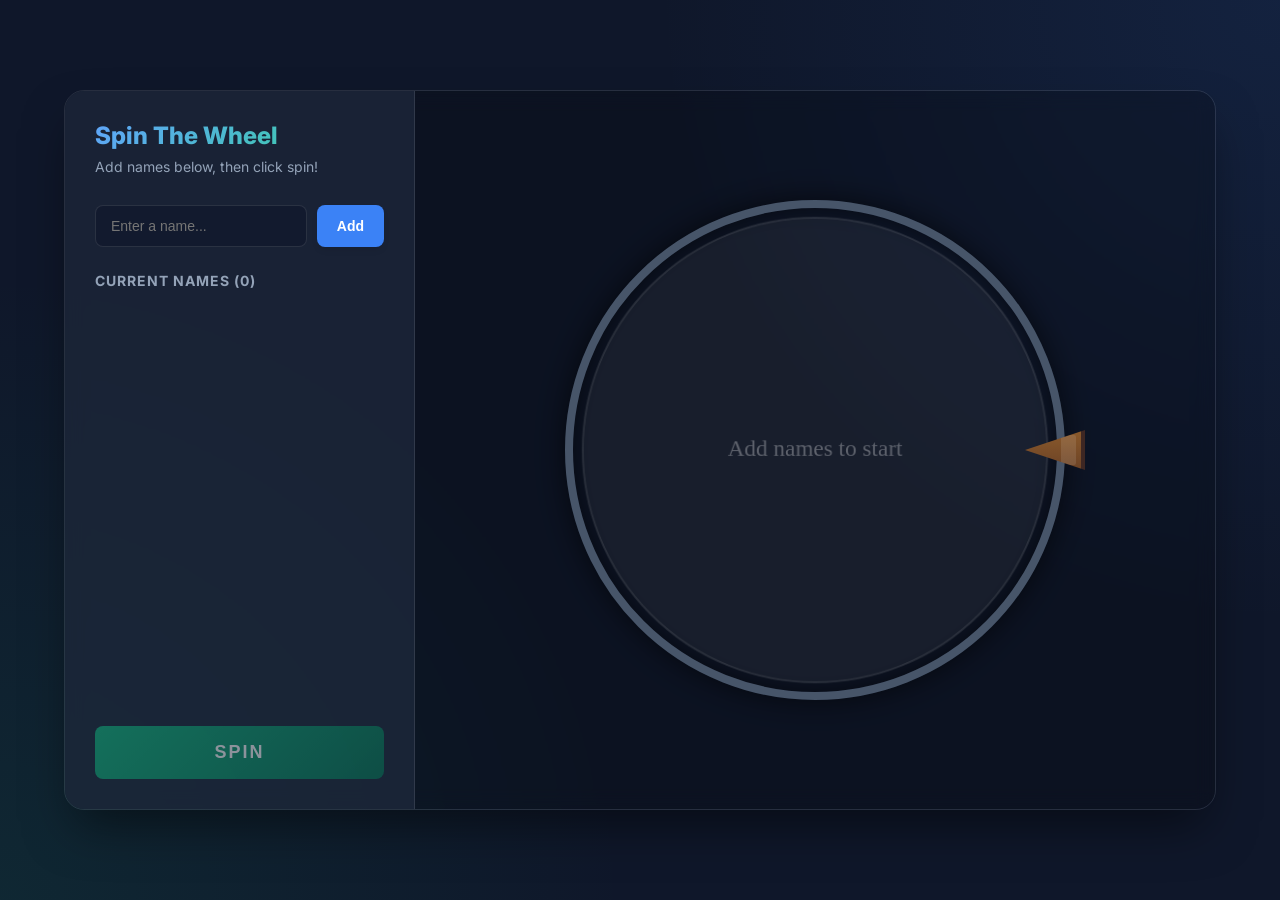
==== index.html @ 4083415c "add project" ====
<!DOCTYPE html>
<html lang="en">

<head>
    <meta charset="UTF-8">
    <meta name="viewport" content="width=device-width, initial-scale=1.0">
    <title>Spin Wheel Decider</title>
    <meta name="description" content="A simple, premium spin wheel to randomly select and remove names.">
    <link href="https://fonts.googleapis.com/css2?family=Inter:wght@400;600;800&display=swap" rel="stylesheet">
    <link rel="stylesheet" href="style.css">
</head>

<body>
    <div class="app-container">
        <!-- Sidebar for Inputs -->
        <aside class="sidebar">
            <div class="sidebar-header">
                <h1>Spin The Wheel</h1>
                <p>Add names below, then click spin!</p>
            </div>

            <div class="input-group">
                <input type="text" id="nameInput" placeholder="Enter a name..." autocomplete="off" />
                <button id="addNameBtn" class="premium-btn">Add</button>
            </div>

            <div class="names-container">
                <h3>Current Names (<span id="nameCount">0</span>)</h3>
                <ul id="namesList" class="names-list">
                    <!-- Names will be injected here via JS -->
                </ul>
            </div>

            <div class="actions">
                <button id="spinBtn" class="premium-btn spin-btn" disabled>SPIN</button>
            </div>
        </aside>

        <!-- Main Area for the Wheel -->
        <main class="wheel-area">
            <div class="wheel-container">
                <!-- Pointer -->
                <div class="pointer" id="pointer"></div>
                <!-- The Wheel -->
                <canvas id="wheelCanvas" width="500" height="500"></canvas>
            </div>
        </main>
    </div>

    <!-- Modal for Winner -->
    <div id="winnerModal" class="modal">
        <div class="modal-content">
            <h2>🎉 Congratulations! 🎉</h2>
            <p id="winnerText" class="winner-name">Name Here</p>
            <p class="modal-subtext">This name has been removed from the list.</p>
            <button id="closeModalBtn" class="premium-btn">Awesome!</button>
        </div>
    </div>

    <script src="script.js"></script>
</body>

</html>
---- style.css ----
:root {
    --bg-dark: #0f172a;
    --sidebar-bg: rgba(30, 41, 59, 0.7);
    --text-primary: #f8fafc;
    --text-secondary: #94a3b8;
    --primary-color: #3b82f6;
    --primary-hover: #2563eb;
    --accent-color: #10b981;
    --accent-hover: #059669;
    --border-color: rgba(255, 255, 255, 0.1);
    --wheel-border: #475569;
}

* {
    box-sizing: border-box;
    margin: 0;
    padding: 0;
}

body {
    font-family: 'Inter', sans-serif;
    background-color: var(--bg-dark);
    color: var(--text-primary);
    min-height: 100vh;
    display: flex;
    justify-content: center;
    align-items: center;
    background-image: 
        radial-gradient(circle at top right, rgba(59, 130, 246, 0.1), transparent 40%),
        radial-gradient(circle at bottom left, rgba(16, 185, 129, 0.1), transparent 40%);
}

.app-container {
    display: flex;
    width: 90%;
    max-width: 1200px;
    height: 80vh;
    min-height: 600px;
    border-radius: 20px;
    overflow: hidden;
    box-shadow: 0 25px 50px -12px rgba(0, 0, 0, 0.5);
    backdrop-filter: blur(10px);
    border: 1px solid var(--border-color);
}

/* Sidebar Styling */
.sidebar {
    width: 350px;
    background: var(--sidebar-bg);
    padding: 30px;
    display: flex;
    flex-direction: column;
    border-right: 1px solid var(--border-color);
    z-index: 10;
}

.sidebar-header h1 {
    font-size: 24px;
    font-weight: 800;
    background: linear-gradient(135deg, #60a5fa, #34d399);
    -webkit-background-clip: text;
    -webkit-text-fill-color: transparent;
    margin-bottom: 8px;
}

.sidebar-header p {
    color: var(--text-secondary);
    font-size: 14px;
    margin-bottom: 30px;
}

.input-group {
    display: flex;
    gap: 10px;
    margin-bottom: 25px;
}

.input-group input {
    flex: 1;
    background: rgba(15, 23, 42, 0.6);
    border: 1px solid var(--border-color);
    border-radius: 8px;
    padding: 12px 15px;
    color: var(--text-primary);
    font-size: 14px;
    transition: all 0.3s ease;
}

.input-group input:focus {
    outline: none;
    border-color: var(--primary-color);
    box-shadow: 0 0 0 3px rgba(59, 130, 246, 0.2);
}

.premium-btn {
    background: var(--primary-color);
    color: white;
    border: none;
    border-radius: 8px;
    padding: 12px 20px;
    font-size: 14px;
    font-weight: 600;
    cursor: pointer;
    transition: all 0.2s ease;
    box-shadow: 0 4px 6px -1px rgba(0, 0, 0, 0.1);
    touch-action: manipulation;
}

.premium-btn:hover {
    background: var(--primary-hover);
    transform: translateY(-2px);
    box-shadow: 0 10px 15px -3px rgba(0, 0, 0, 0.2);
}

.premium-btn:active {
    transform: translateY(0);
}

.premium-btn:disabled {
    opacity: 0.5;
    cursor: not-allowed;
    transform: none;
    box-shadow: none;
}

.names-container {
    flex: 1;
    overflow-y: auto;
    margin-bottom: 20px;
}

.names-container h3 {
    font-size: 14px;
    color: var(--text-secondary);
    margin-bottom: 15px;
    text-transform: uppercase;
    letter-spacing: 1px;
}

.names-list {
    list-style: none;
    display: flex;
    flex-direction: column;
    gap: 8px;
}

.name-item {
    background: rgba(255, 255, 255, 0.05);
    border-radius: 6px;
    padding: 10px 15px;
    display: flex;
    justify-content: space-between;
    align-items: center;
    font-size: 14px;
    border: 1px solid transparent;
    transition: all 0.2s;
    animation: fadeIn 0.3s ease-out forwards;
}

.name-item:hover {
    background: rgba(255, 255, 255, 0.1);
    border-color: var(--border-color);
}

.remove-btn {
    background: transparent;
    border: none;
    color: #ef4444;
    cursor: pointer;
    font-size: 12px;
    padding: 4px;
    border-radius: 4px;
    transition: all 0.2s;
}

.remove-btn:hover {
    background: rgba(239, 68, 68, 0.2);
}

.spin-btn {
    width: 100%;
    padding: 16px;
    font-size: 18px;
    letter-spacing: 2px;
    background: linear-gradient(135deg, var(--accent-color), #047857);
}

.spin-btn:hover {
    background: linear-gradient(135deg, var(--accent-hover), #065f46);
}

/* Wheel Area */
.wheel-area {
    flex: 1;
    display: flex;
    justify-content: center;
    align-items: center;
    position: relative;
    background: rgba(0, 0, 0, 0.2);
}

.wheel-container {
    position: relative;
    width: 500px;
    height: 500px;
}

#wheelCanvas {
    width: 100%;
    height: 100%;
    border-radius: 50%;
    border: 8px solid var(--wheel-border);
    box-shadow: 0 0 30px rgba(0, 0, 0, 0.6), inset 0 0 20px rgba(0, 0, 0, 0.5);
    /* Transition is handled in JS for correct spinning */
}

/* Wooden Pointer */
.pointer {
    position: absolute;
    top: 50%;
    right: -20px;
    transform: translateY(-50%);
    width: 60px;
    height: 40px;
    background: linear-gradient(180deg, #8b5a2b, #6b4226); /* Wood colors */
    clip-path: polygon(100% 0, 100% 100%, 0 50%);
    z-index: 20;
    box-shadow: -3px 0 5px rgba(0, 0, 0, 0.5);
    border-right: 4px solid #3e2723;
}
.pointer::after {
    content: '';
    position: absolute;
    top: 5px;
    right: 5px;
    bottom: 5px;
    width: 15px;
    background: rgba(255, 255, 255, 0.1);
    border-radius: 2px;
}

/* Modal Styling */
.modal {
    display: none; /* Hidden by default */
    position: fixed;
    top: 0;
    left: 0;
    width: 100%;
    height: 100%;
    background: rgba(0, 0, 0, 0.7);
    backdrop-filter: blur(5px);
    z-index: 1000;
    justify-content: center;
    align-items: center;
    animation: fadeIn 0.3s ease-out forwards;
}

.modal.show {
    display: flex;
}

.modal-content {
    background: var(--sidebar-bg);
    border: 1px solid var(--border-color);
    padding: 40px;
    border-radius: 16px;
    text-align: center;
    min-width: 400px;
    box-shadow: 0 25px 50px -12px rgba(0, 0, 0, 0.5);
    transform: scale(0.9);
    animation: popIn 0.4s cubic-bezier(0.175, 0.885, 0.32, 1.275) forwards;
}

.modal-content h2 {
    color: #fcd34d;
    margin-bottom: 20px;
    font-size: 28px;
}

.winner-name {
    font-size: 36px;
    font-weight: 800;
    color: white;
    margin-bottom: 10px;
    background: linear-gradient(135deg, #f472b6, #818cf8);
    -webkit-background-clip: text;
    -webkit-text-fill-color: transparent;
}

.modal-subtext {
    color: var(--text-secondary);
    margin-bottom: 30px;
    font-size: 14px;
}

/* Animations */
@keyframes fadeIn {
    from { opacity: 0; }
    to { opacity: 1; }
}

@keyframes popIn {
    from { transform: scale(0.8); opacity: 0; }
    to { transform: scale(1); opacity: 1; }
}

/* Scrollbar styling */
::-webkit-scrollbar {
    width: 6px;
}
::-webkit-scrollbar-track {
    background: rgba(0, 0, 0, 0.1);
}
::-webkit-scrollbar-thumb {
    background: var(--border-color);
    border-radius: 3px;
}
::-webkit-scrollbar-thumb:hover {
    background: var(--text-secondary);
}

/* Mobile Responsiveness */
@media (max-width: 768px) {
    body {
        align-items: flex-start;
        padding: 0;
    }
    
    .app-container {
        flex-direction: column;
        width: 100%;
        height: auto;
        min-height: 100vh;
        border-radius: 0;
        border: none;
    }

    .sidebar {
        width: 100%;
        border-right: none;
        border-bottom: 1px solid var(--border-color);
        padding: 20px;
    }

    .input-group input {
        font-size: 16px; /* Prevents auto-zoom on mobile */
    }

    .names-container {
        max-height: 150px; /* Constrain height on mobile */
    }

    .wheel-area {
        padding: 20px;
        min-height: 50vh;
        overflow: hidden; /* Avoid horizontal scroll if pointer overflows slightly */
    }

    .wheel-container {
        width: 100%;
        max-width: 350px;
        aspect-ratio: 1 / 1;
        height: auto;
        margin: 0 auto;
    }

    .pointer {
        width: 45px;
        height: 30px;
        right: -10px;
    }

    .modal-content {
        min-width: 90%;
        padding: 30px 20px;
    }

    .winner-name {
        font-size: 28px;
    }
}
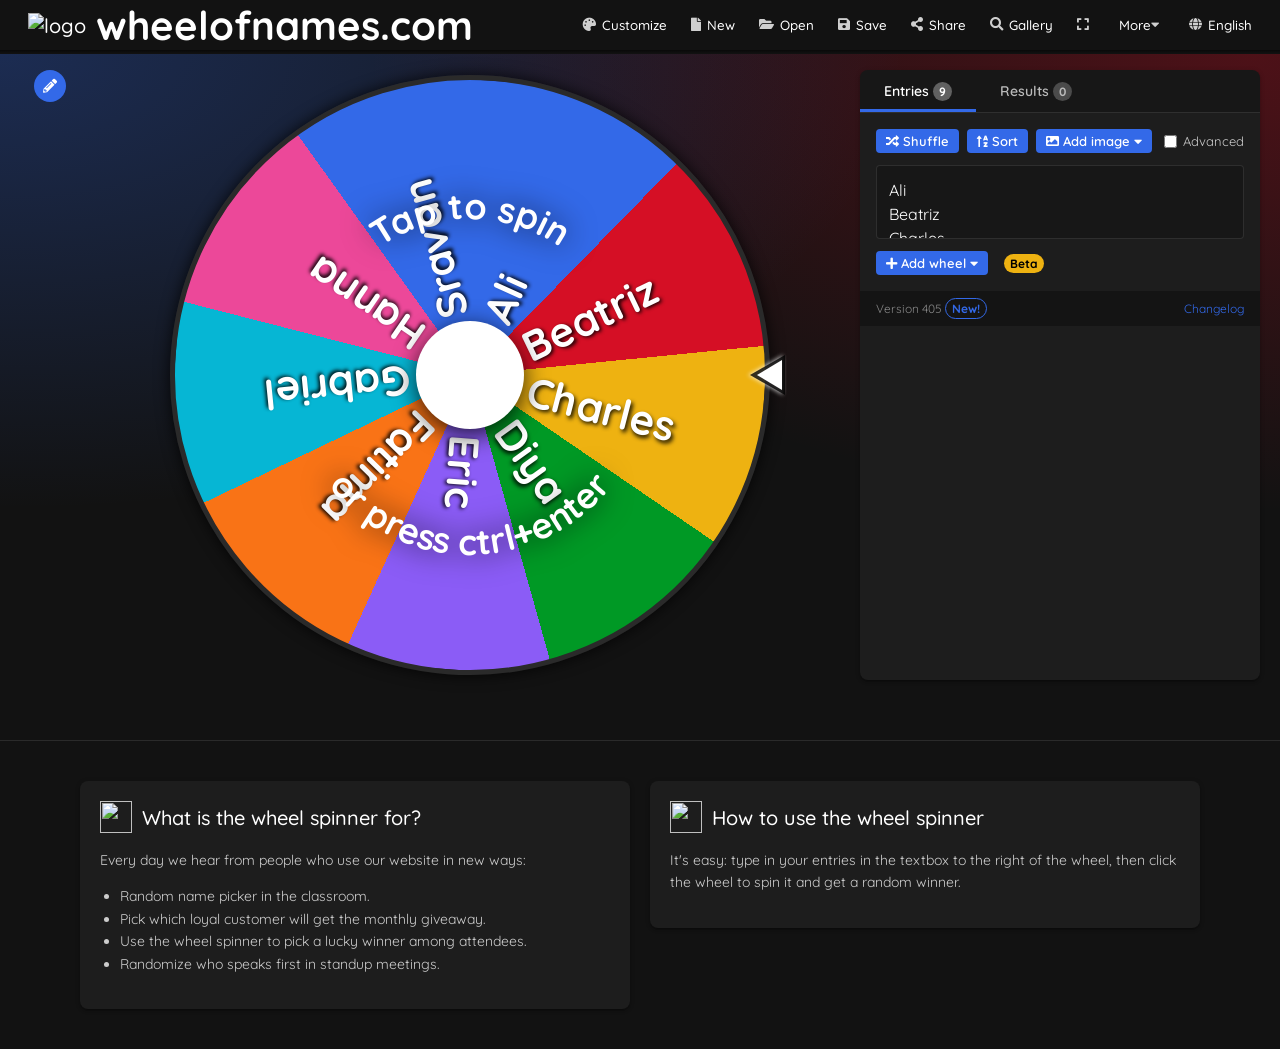
==== commit 4ab4eb33: "ui update" ====
--- a/index.html
+++ b/index.html
@@ -1,63 +1,170 @@
 <!DOCTYPE html>
 <html lang="en">
-
 <head>
     <meta charset="UTF-8">
-    <meta name="viewport" content="width=device-width, initial-scale=1.0">
-    <title>Spin Wheel Decider</title>
-    <meta name="description" content="A simple, premium spin wheel to randomly select and remove names.">
-    <link href="https://fonts.googleapis.com/css2?family=Inter:wght@400;600;800&display=swap" rel="stylesheet">
+    <meta name="viewport" content="width=device-width, initial-scale=1.0, maximum-scale=1.0, user-scalable=no">
+    <title>Wheel of Names | Random name picker</title>
+    <!-- Quicksand font to match the original -->
+    <link href="https://fonts.googleapis.com/css?family=Quicksand:400,500,600,700&display=swap" rel="stylesheet">
+    <!-- Font Awesome -->
+    <link rel="stylesheet" href="https://cdnjs.cloudflare.com/ajax/libs/font-awesome/5.15.4/css/all.min.css">
     <link rel="stylesheet" href="style.css">
 </head>
+<body class="theme-dark">
 
-<body>
-    <div class="app-container">
-        <!-- Sidebar for Inputs -->
-        <aside class="sidebar">
-            <div class="sidebar-header">
-                <h1>Spin The Wheel</h1>
-                <p>Add names below, then click spin!</p>
+    <div class="q-layout">
+        <header class="q-header">
+            <div class="q-toolbar header row justify-between items-center">
+                <!-- Logo -->
+                <a class="q-btn btn-flat row items-center no-decoration brand-link" href="#">
+                    <div class="q-avatar">
+                        <img src="https://wheelofnames.com/images/logo-dark-background-38.png" alt="logo" width="38" height="38">
+                    </div>
+                    <h1 class="brand-title">wheelofnames.com</h1>
+                </a>
+                
+                <div class="q-space"></div>
+                
+                <!-- Toolbar Buttons -->
+                <div class="toolbar-buttons row desktop-only">
+                    <button class="q-btn btn-flat"><i class="fas fa-palette"></i> Customize</button>
+                    <button class="q-btn btn-flat"><i class="fas fa-file"></i> New</button>
+                    <button class="q-btn btn-flat"><i class="fas fa-folder-open"></i> Open</button>
+                    <button class="q-btn btn-flat"><i class="fas fa-save"></i> Save</button>
+                    <button class="q-btn btn-flat"><i class="fas fa-share-alt"></i> Share</button>
+                    <button class="q-btn btn-flat"><i class="fas fa-search"></i> Gallery</button>
+                    <button class="q-btn btn-flat"><i class="fas fa-expand"></i></button>
+                    <button class="q-btn btn-flat">More <i class="fas fa-caret-down"></i></button>
+                    <button class="q-btn btn-flat"><i class="fas fa-globe"></i> English</button>
+                </div>
+                <button class="q-btn btn-flat mobile-only hamburger"><i class="fas fa-bars"></i></button>
+            </div>
+            <div class="q-layout-shadow"></div>
+        </header>
+
+        <div class="q-page-container">
+            <div class="page-content bg-gradient">
+                <!-- LEft Col -->
+                <div class="left-column">
+                    <div class="q-btn btn-round bg-primary text-white btn-pencil"><i class="fas fa-pencil-alt"></i></div>
+                </div>
+
+                <!-- Center Col: Wheel -->
+                <div class="center-column">
+                    <div class="wheel-container" onclick="spinWheel()" style="cursor: pointer;">
+                        <div class="pointer"></div>
+                        <!-- We keep our pure CSS wheel but adapt formatting -->
+                        <div class="wheel" id="wheel">
+                            <div id="wheel-labels"></div>
+                        </div>
+                        
+                        <!-- Original uses an SVG overlay outside the wheel so it doesn't rotate -->
+                        <svg class="wheel-svg-text" viewBox="-100 -100 200 200">
+                            <defs>
+                                <path id="curve-top" d="M -52 0 A 1 1 0 0 1 52 0"></path>
+                                <path id="curve-bottom" d="M -60 0 A 1 1 0 0 0 60 0"></path>
+                            </defs>
+                            <circle cx="0" cy="0" r="18" fill="white" class="wheel-center-dot"></circle>
+                            <text text-anchor="middle" fill="white" font-weight="800" font-size="12" filter="drop-shadow(0 0 5px rgba(0,0,0,0.8))">
+                                <textPath href="#curve-top" startOffset="50%">Tap to spin</textPath>
+                            </text>
+                            <text text-anchor="middle" fill="white" font-weight="800" font-size="12" filter="drop-shadow(0 0 5px rgba(0,0,0,0.8))">
+                                <textPath href="#curve-bottom" startOffset="50%">or press ctrl+enter</textPath>
+                            </text>
+                        </svg>
+                    </div>
+                </div>
+
+                <!-- Right Col: Controls -->
+                <div class="right-column">
+                    <div class="q-card dark-card flex flex-col full-height">
+                        <div class="q-tabs row">
+                            <div class="q-tab active" id="entriesTab">
+                                Entries <span class="q-badge bg-grey" id="entriesCount">3</span>
+                                <div class="tab-indicator"></div>
+                            </div>
+                            <div class="q-tab" id="resultsTab">
+                                Results <span class="q-badge bg-grey" id="resultsCount">0</span>
+                                <div class="tab-indicator"></div>
+                            </div>
+                        </div>
+
+                        <div class="q-tab-panel flex flex-col flex-1">
+                            <div class="utils-row row items-center">
+                                <button class="btn-util bg-primary" id="shuffleBtn"><i class="fas fa-random"></i> Shuffle</button>
+                                <button class="btn-util bg-primary" id="sortBtn"><i class="fas fa-sort-alpha-up"></i> Sort</button>
+                                <button class="btn-util bg-primary"><i class="fas fa-image"></i> Add image <i class="fas fa-caret-down"></i></button>
+                                
+                                <label class="advanced-checkbox row items-center cursor-pointer">
+                                    <input type="checkbox"> Advanced
+                                </label>
+                            </div>
+
+                            <textarea id="namesTextarea" spellcheck="false" autocomplete="off" class="flex-1 basic-editor"></textarea>
+
+                            <div class="row add-wheel-row items-center">
+                                <button class="btn-util bg-primary row items-center"><i class="fas fa-plus q-pr"></i> Add wheel <i class="fas fa-caret-down q-pl"></i></button>
+                                <span class="q-badge bg-warning text-black ml-sm">Beta</span>
+                            </div>
+                        </div>
+
+                        <div class="version-row row justify-between">
+                            <span>Version 405 <span class="q-badge outline brand-badge">New!</span></span>
+                            <a href="#" class="changelog-link">Changelog</a>
+                        </div>
+                    </div>
+                </div>
             </div>
 
-            <div class="input-group">
-                <input type="text" id="nameInput" placeholder="Enter a name..." autocomplete="off" />
-                <button id="addNameBtn" class="premium-btn">Add</button>
+            <!-- Bottom Information Area -->
+            <hr class="divider">
+            <div class="about-card-row">
+                <div class="about-card-column">
+                    <div class="q-card dark-card about-card">
+                        <div class="card-header row items-center">
+                            <img src="https://wheelofnames.com/icons/favicon-32x32.png" alt="" width="32" height="32">
+                            <span class="text-h5">What is the wheel spinner for?</span>
+                        </div>
+                        <div class="card-body">
+                            <p>Every day we hear from people who use our website in new ways:</p>
+                            <ul>
+                                <li>Random name picker in the classroom.</li>
+                                <li>Pick which loyal customer will get the monthly giveaway.</li>
+                                <li>Use the wheel spinner to pick a lucky winner among attendees.</li>
+                                <li>Randomize who speaks first in standup meetings.</li>
+                            </ul>
+                        </div>
+                    </div>
+                </div>
+                <div class="about-card-column">
+                    <div class="q-card dark-card about-card">
+                        <div class="card-header row items-center">
+                            <img src="https://wheelofnames.com/icons/favicon-32x32.png" alt="" width="32" height="32">
+                            <span class="text-h5">How to use the wheel spinner</span>
+                        </div>
+                        <div class="card-body">
+                            <p>It's easy: type in your entries in the textbox to the right of the wheel, then click the wheel to spin it and get a random winner.</p>
+                        </div>
+                    </div>
+                </div>
             </div>
-
-            <div class="names-container">
-                <h3>Current Names (<span id="nameCount">0</span>)</h3>
-                <ul id="namesList" class="names-list">
-                    <!-- Names will be injected here via JS -->
-                </ul>
-            </div>
-
-            <div class="actions">
-                <button id="spinBtn" class="premium-btn spin-btn" disabled>SPIN</button>
-            </div>
-        </aside>
-
-        <!-- Main Area for the Wheel -->
-        <main class="wheel-area">
-            <div class="wheel-container">
-                <!-- Pointer -->
-                <div class="pointer" id="pointer"></div>
-                <!-- The Wheel -->
-                <canvas id="wheelCanvas" width="500" height="500"></canvas>
-            </div>
-        </main>
-    </div>
-
-    <!-- Modal for Winner -->
-    <div id="winnerModal" class="modal">
-        <div class="modal-content">
-            <h2>🎉 Congratulations! 🎉</h2>
-            <p id="winnerText" class="winner-name">Name Here</p>
-            <p class="modal-subtext">This name has been removed from the list.</p>
-            <button id="closeModalBtn" class="premium-btn">Awesome!</button>
         </div>
     </div>
 
+    <!-- Winner Modal -->
+    <div id="winnerModal" class="modal">
+        <div class="modal-content dark-card">
+            <h2>🎉 We have a winner! 🎉</h2>
+            <h1 id="winnerText" class="winner-name text-primary">Name Here</h1>
+            <div class="row justify-center mt-md gap-md">
+                <button id="removeWinnerBtn" class="btn-util bg-negative">Remove</button>
+                <button id="closeModalBtn" class="btn-util bg-positive">Keep</button>
+            </div>
+        </div>
+    </div>
+
+    <!-- Confetti Library -->
+    <script src="https://cdn.jsdelivr.net/npm/canvas-confetti@1.6.0/dist/confetti.browser.min.js"></script>
     <script src="script.js"></script>
 </body>
-
 </html>
--- a/style.css
+++ b/style.css
@@ -1,381 +1,446 @@
 :root {
-    --bg-dark: #0f172a;
-    --sidebar-bg: rgba(30, 41, 59, 0.7);
-    --text-primary: #f8fafc;
-    --text-secondary: #94a3b8;
-    --primary-color: #3b82f6;
-    --primary-hover: #2563eb;
-    --accent-color: #10b981;
-    --accent-hover: #059669;
-    --border-color: rgba(255, 255, 255, 0.1);
-    --wheel-border: #475569;
+    --bg-page: #121212;
+    --bg-card: #1d1d1d;
+    --text-primary: #ffffff;
+    --q-primary: #3369e8;
+    --q-positive: #009925;
+    --q-negative: #d50f25;
+    --q-warning: #EEB211;
+    --font-family: 'Quicksand', sans-serif;
+    --shadow-1: 0 1px 5px rgba(0,0,0,0.2), 0 2px 2px rgba(0,0,0,0.14), 0 3px 1px -2px rgba(0,0,0,0.12);
 }
 
 * {
     box-sizing: border-box;
+}
+
+body.theme-dark {
+    background-color: var(--bg-page);
+    color: var(--text-primary);
+    font-family: var(--font-family);
     margin: 0;
     padding: 0;
-}
-
-body {
-    font-family: 'Inter', sans-serif;
-    background-color: var(--bg-dark);
+    font-size: 14px;
+    height: 100vh;
+    overflow-x: hidden;
+    -webkit-tap-highlight-color: transparent;
+}
+
+/* Utilities */
+.row { display: flex; flex-direction: row; }
+.flex-col { display: flex; flex-direction: column; }
+.justify-between { justify-content: space-between; }
+.justify-center { justify-content: center; }
+.items-center { align-items: center; }
+.flex-1 { flex: 1 1 stretch; }
+.full-height { height: 100%; }
+.gap-md { gap: 16px; }
+.mt-md { margin-top: 16px; }
+.ml-sm { margin-left: 8px; }
+.q-pl { padding-left: 4px; }
+.q-pr { padding-right: 4px; }
+.no-decoration { text-decoration: none; color: inherit; }
+.q-space { flex-grow: 1 !important; }
+
+.bg-primary { background: var(--q-primary) !important; color: white !important; }
+.bg-negative { background: var(--q-negative) !important; color: white !important; }
+.bg-positive { background: var(--q-positive) !important; color: white !important; }
+.bg-warning { background: var(--q-warning) !important; color: black !important; }
+.bg-grey { background: #616161 !important; color: white; }
+
+.text-primary { color: var(--q-primary); }
+
+/* Buttons */
+button {
+    font-family: var(--font-family);
+    cursor: pointer;
+    border: none;
+    outline: none;
+    transition: background 0.2s, opacity 0.2s;
+    touch-action: manipulation;
+    user-select: none;
+}
+
+.q-btn {
+    display: inline-flex;
+    align-items: center;
+    justify-content: center;
+    text-transform: none;
+    border-radius: 4px;
+    font-weight: 500;
+}
+
+.btn-flat {
+    background: transparent;
     color: var(--text-primary);
+    padding: 8px 12px;
+}
+.btn-flat:hover {
+    background: rgba(255,255,255,0.1);
+}
+.btn-flat i {
+    margin-right: 6px;
+    opacity: 0.8;
+}
+
+.btn-round {
+    border-radius: 50%;
+    width: 32px;
+    height: 32px;
+    display: flex;
+    align-items: center;
+    justify-content: center;
+}
+
+.btn-util {
+    padding: 4px 10px;
+    border-radius: 4px;
+    font-size: 13px;
+    margin-right: 8px;
+    font-weight: 600;
+}
+.btn-util:hover {
+    filter: brightness(1.2);
+}
+
+.q-badge {
+    padding: 2px 6px;
+    border-radius: 12px;
+    font-size: 12px;
+    font-weight: bold;
+}
+
+/* Header */
+.q-header {
+    background: #121212;
+    position: fixed;
+    top: 0;
+    left: 0;
+    width: 100%;
+    z-index: 2000;
+}
+
+.header {
+    height: 50px;
+    padding: 0 16px;
+}
+
+.q-layout-shadow {
+    height: 4px;
+    background: linear-gradient(to bottom, rgba(0,0,0,0.5), transparent);
+    width: 100%;
+}
+
+.brand-link {
+    font-size: 20px;
+}
+.q-avatar {
+    margin-right: 10px;
+}
+
+/* Layout */
+.q-page-container {
+    padding-top: 50px;
     min-height: 100vh;
+}
+
+.bg-gradient {
+    background: 
+        radial-gradient(at 0% 0%, rgba(51, 105, 232, 0.3) 0px, rgba(0, 0, 0, 0) 50%), 
+        radial-gradient(at 98% 1%, rgba(213, 15, 37, 0.3) 0px, rgba(0, 0, 0, 0) 50%), 
+        transparent;
+}
+
+.page-content {
+    display: grid;
+    grid-template-columns: 60px 1fr 400px;
+    padding: 20px;
+    gap: 20px;
+    min-height: calc(100vh - 50px - 200px); /* rough estimate to keep stuff on screen */
+}
+
+/* Left Col */
+.left-column {
+    display: flex;
+    flex-direction: column;
+    align-items: center;
+}
+
+/* Center Col */
+.center-column {
     display: flex;
     justify-content: center;
     align-items: center;
-    background-image: 
-        radial-gradient(circle at top right, rgba(59, 130, 246, 0.1), transparent 40%),
-        radial-gradient(circle at bottom left, rgba(16, 185, 129, 0.1), transparent 40%);
-}
-
-.app-container {
-    display: flex;
-    width: 90%;
+}
+
+/* Wheel styling */
+.wheel-container {
+    position: relative;
+    width: 100%;
+    max-width: 600px;
+    aspect-ratio: 1/1;
+    touch-action: manipulation;
+    user-select: none;
+}
+
+.pointer {
+    position: absolute;
+    right: -15px;
+    top: 50%;
+    transform: translateY(-50%);
+    width: 0;
+    height: 0;
+    border-top: 20px solid transparent;
+    border-bottom: 20px solid transparent;
+    border-right: 35px solid rgba(0,0,0,0.8);
+    filter: drop-shadow(-2px 0px 2px rgba(255,255,255,0.8));
+    z-index: 50;
+}
+
+.pointer::after {
+    content: '';
+    position: absolute;
+    right: -32px;
+    top: -15px;
+    border-top: 15px solid transparent;
+    border-bottom: 15px solid transparent;
+    border-right: 25px solid white;
+}
+
+.wheel {
+    width: 100%;
+    height: 100%;
+    border-radius: 50%;
+    box-shadow: 0 0 15px rgba(0,0,0,0.8);
+    border: 5px solid #2a2a2a;
+    background: conic-gradient(from 0deg, var(--q-primary) 0deg 360deg);
+    position: relative;
+    overflow: hidden;
+    cursor: pointer;
+    transition: transform 5s cubic-bezier(0.15, 0, 0.15, 1);
+}
+
+.wheel-svg-text {
+    position: absolute;
+    width: 100%;
+    height: 100%;
+    top:0; left:0;
+    pointer-events: none;
+    z-index: 20;
+}
+
+.wheel-center-dot {
+    filter: drop-shadow(0px 2px 4px rgba(0,0,0,0.8));
+}
+
+#wheel-labels {
+    position: absolute;
+    width: 100%;
+    height: 100%;
+    top: 0; left: 0;
+    pointer-events: none;
+}
+
+.name-label {
+    position: absolute;
+    top: 50%;
+    left: 50%;
+    transform-origin: 0 0;
+    font-weight: 700;
+    color: white;
+    text-shadow: 2px 2px 4px rgba(0, 0, 0, 0.9);
+    white-space: nowrap;
+    pointer-events: none;
+}
+
+/* Right Col / Card */
+.dark-card {
+    background: var(--bg-card);
+    border-radius: 8px;
+    box-shadow: var(--shadow-1);
+    overflow: hidden;
+}
+
+.q-tabs {
+    border-bottom: 1px solid rgba(255,255,255,0.1);
+    background: rgba(0,0,0,0.2);
+}
+
+.q-tab {
+    padding: 12px 24px;
+    cursor: pointer;
+    font-weight: 600;
+    position: relative;
+    opacity: 0.7;
+    transition: opacity 0.2s;
+    user-select: none;
+    touch-action: manipulation;
+}
+
+.q-tab.active {
+    opacity: 1;
+}
+
+.tab-indicator {
+    display: none;
+    position: absolute;
+    bottom: 0; left: 0; right: 0;
+    height: 3px;
+    background: var(--q-primary);
+}
+
+.q-tab.active .tab-indicator {
+    display: block;
+}
+
+.q-tab-panel {
+    padding: 16px;
+    background: var(--bg-card);
+}
+
+.utils-row {
+    margin-bottom: 12px;
+}
+
+.advanced-checkbox {
+    font-size: 13px;
+    margin-left: auto;
+    color: #ccc;
+}
+.advanced-checkbox input {
+    margin-right: 6px;
+}
+
+.basic-editor {
+    background: rgba(0,0,0,0.2);
+    border: 1px solid rgba(255,255,255,0.1);
+    border-radius: 4px;
+    color: white;
+    padding: 12px;
+    font-family: inherit;
+    font-size: 16px;
+    resize: none;
+    outline: none;
+    line-height: 1.5;
+}
+.basic-editor:focus {
+    border-color: var(--q-primary);
+}
+
+.add-wheel-row {
+    margin-top: 12px;
+}
+
+.version-row {
+    padding: 10px 16px;
+    font-size: 12px;
+    background: rgba(0,0,0,0.3);
+    color: #888;
+}
+.changelog-link {
+    color: var(--q-primary);
+    text-decoration: none;
+}
+.brand-badge {
+    border: 1px solid var(--q-primary);
+    background: transparent !important;
+    color: var(--q-primary) !important;
+}
+
+/* Below the fold dividers */
+.divider {
+    border: 0;
+    height: 1px;
+    background: rgba(255,255,255,0.1);
+    margin: 40px 0;
+}
+
+.about-card-row {
+    display: grid;
+    grid-template-columns: 1fr 1fr;
+    gap: 20px;
+    padding: 0 40px 40px 40px;
     max-width: 1200px;
-    height: 80vh;
-    min-height: 600px;
-    border-radius: 20px;
-    overflow: hidden;
-    box-shadow: 0 25px 50px -12px rgba(0, 0, 0, 0.5);
-    backdrop-filter: blur(10px);
-    border: 1px solid var(--border-color);
-}
-
-/* Sidebar Styling */
-.sidebar {
-    width: 350px;
-    background: var(--sidebar-bg);
-    padding: 30px;
+    margin: 0 auto;
+}
+
+.about-card-column {
     display: flex;
     flex-direction: column;
-    border-right: 1px solid var(--border-color);
-    z-index: 10;
-}
-
-.sidebar-header h1 {
-    font-size: 24px;
-    font-weight: 800;
-    background: linear-gradient(135deg, #60a5fa, #34d399);
-    -webkit-background-clip: text;
-    -webkit-text-fill-color: transparent;
-    margin-bottom: 8px;
-}
-
-.sidebar-header p {
-    color: var(--text-secondary);
-    font-size: 14px;
-    margin-bottom: 30px;
-}
-
-.input-group {
-    display: flex;
-    gap: 10px;
-    margin-bottom: 25px;
-}
-
-.input-group input {
-    flex: 1;
-    background: rgba(15, 23, 42, 0.6);
-    border: 1px solid var(--border-color);
-    border-radius: 8px;
-    padding: 12px 15px;
-    color: var(--text-primary);
-    font-size: 14px;
-    transition: all 0.3s ease;
-}
-
-.input-group input:focus {
-    outline: none;
-    border-color: var(--primary-color);
-    box-shadow: 0 0 0 3px rgba(59, 130, 246, 0.2);
-}
-
-.premium-btn {
-    background: var(--primary-color);
-    color: white;
-    border: none;
-    border-radius: 8px;
-    padding: 12px 20px;
-    font-size: 14px;
-    font-weight: 600;
-    cursor: pointer;
-    transition: all 0.2s ease;
-    box-shadow: 0 4px 6px -1px rgba(0, 0, 0, 0.1);
-    touch-action: manipulation;
-}
-
-.premium-btn:hover {
-    background: var(--primary-hover);
-    transform: translateY(-2px);
-    box-shadow: 0 10px 15px -3px rgba(0, 0, 0, 0.2);
-}
-
-.premium-btn:active {
-    transform: translateY(0);
-}
-
-.premium-btn:disabled {
-    opacity: 0.5;
-    cursor: not-allowed;
-    transform: none;
-    box-shadow: none;
-}
-
-.names-container {
-    flex: 1;
-    overflow-y: auto;
-    margin-bottom: 20px;
-}
-
-.names-container h3 {
-    font-size: 14px;
-    color: var(--text-secondary);
-    margin-bottom: 15px;
-    text-transform: uppercase;
-    letter-spacing: 1px;
-}
-
-.names-list {
-    list-style: none;
-    display: flex;
-    flex-direction: column;
-    gap: 8px;
-}
-
-.name-item {
-    background: rgba(255, 255, 255, 0.05);
-    border-radius: 6px;
-    padding: 10px 15px;
-    display: flex;
-    justify-content: space-between;
+    gap: 20px;
+}
+
+.about-card {
+    padding: 20px;
+}
+.text-h5 {
+    font-size: 20px;
+    font-weight: 500;
+    margin-left: 10px;
+}
+.card-body {
+    margin-top: 16px;
+    color: #ccc;
+    line-height: 1.6;
+}
+.card-body ul {
+    padding-left: 20px;
+}
+
+/* Modal */
+.modal {
+    display: none; 
+    position: fixed;
+    top: 0; left: 0; right: 0; bottom: 0;
+    background: rgba(0, 0, 0, 0.8);
+    backdrop-filter: blur(5px);
+    z-index: 3000;
     align-items: center;
-    font-size: 14px;
-    border: 1px solid transparent;
-    transition: all 0.2s;
-    animation: fadeIn 0.3s ease-out forwards;
-}
-
-.name-item:hover {
-    background: rgba(255, 255, 255, 0.1);
-    border-color: var(--border-color);
-}
-
-.remove-btn {
-    background: transparent;
-    border: none;
-    color: #ef4444;
-    cursor: pointer;
-    font-size: 12px;
-    padding: 4px;
-    border-radius: 4px;
-    transition: all 0.2s;
-}
-
-.remove-btn:hover {
-    background: rgba(239, 68, 68, 0.2);
-}
-
-.spin-btn {
-    width: 100%;
-    padding: 16px;
-    font-size: 18px;
-    letter-spacing: 2px;
-    background: linear-gradient(135deg, var(--accent-color), #047857);
-}
-
-.spin-btn:hover {
-    background: linear-gradient(135deg, var(--accent-hover), #065f46);
-}
-
-/* Wheel Area */
-.wheel-area {
-    flex: 1;
-    display: flex;
     justify-content: center;
-    align-items: center;
-    position: relative;
-    background: rgba(0, 0, 0, 0.2);
-}
-
-.wheel-container {
-    position: relative;
-    width: 500px;
-    height: 500px;
-}
-
-#wheelCanvas {
-    width: 100%;
-    height: 100%;
-    border-radius: 50%;
-    border: 8px solid var(--wheel-border);
-    box-shadow: 0 0 30px rgba(0, 0, 0, 0.6), inset 0 0 20px rgba(0, 0, 0, 0.5);
-    /* Transition is handled in JS for correct spinning */
-}
-
-/* Wooden Pointer */
-.pointer {
-    position: absolute;
-    top: 50%;
-    right: -20px;
-    transform: translateY(-50%);
-    width: 60px;
-    height: 40px;
-    background: linear-gradient(180deg, #8b5a2b, #6b4226); /* Wood colors */
-    clip-path: polygon(100% 0, 100% 100%, 0 50%);
-    z-index: 20;
-    box-shadow: -3px 0 5px rgba(0, 0, 0, 0.5);
-    border-right: 4px solid #3e2723;
-}
-.pointer::after {
-    content: '';
-    position: absolute;
-    top: 5px;
-    right: 5px;
-    bottom: 5px;
-    width: 15px;
-    background: rgba(255, 255, 255, 0.1);
-    border-radius: 2px;
-}
-
-/* Modal Styling */
-.modal {
-    display: none; /* Hidden by default */
-    position: fixed;
-    top: 0;
-    left: 0;
-    width: 100%;
-    height: 100%;
-    background: rgba(0, 0, 0, 0.7);
-    backdrop-filter: blur(5px);
-    z-index: 1000;
-    justify-content: center;
-    align-items: center;
-    animation: fadeIn 0.3s ease-out forwards;
-}
-
-.modal.show {
-    display: flex;
-}
-
+}
+.modal.show { display: flex; }
 .modal-content {
-    background: var(--sidebar-bg);
-    border: 1px solid var(--border-color);
-    padding: 40px;
-    border-radius: 16px;
+    padding: 30px;
     text-align: center;
-    min-width: 400px;
-    box-shadow: 0 25px 50px -12px rgba(0, 0, 0, 0.5);
-    transform: scale(0.9);
-    animation: popIn 0.4s cubic-bezier(0.175, 0.885, 0.32, 1.275) forwards;
-}
-
-.modal-content h2 {
-    color: #fcd34d;
-    margin-bottom: 20px;
-    font-size: 28px;
-}
-
+    width: 90%;
+    max-width: 450px;
+    box-shadow: 0 10px 40px rgba(0,0,0,0.8);
+}
 .winner-name {
-    font-size: 36px;
-    font-weight: 800;
-    color: white;
-    margin-bottom: 10px;
-    background: linear-gradient(135deg, #f472b6, #818cf8);
-    -webkit-background-clip: text;
-    -webkit-text-fill-color: transparent;
-}
-
-.modal-subtext {
-    color: var(--text-secondary);
-    margin-bottom: 30px;
-    font-size: 14px;
-}
-
-/* Animations */
-@keyframes fadeIn {
-    from { opacity: 0; }
-    to { opacity: 1; }
-}
-
-@keyframes popIn {
-    from { transform: scale(0.8); opacity: 0; }
-    to { transform: scale(1); opacity: 1; }
-}
-
-/* Scrollbar styling */
-::-webkit-scrollbar {
-    width: 6px;
-}
-::-webkit-scrollbar-track {
-    background: rgba(0, 0, 0, 0.1);
-}
-::-webkit-scrollbar-thumb {
-    background: var(--border-color);
-    border-radius: 3px;
-}
-::-webkit-scrollbar-thumb:hover {
-    background: var(--text-secondary);
-}
-
-/* Mobile Responsiveness */
-@media (max-width: 768px) {
-    body {
-        align-items: flex-start;
-        padding: 0;
+    margin: 10px 0;
+    font-size: clamp(32px, 8vw, 48px);
+    word-break: break-word;
+}
+
+/* Responsiveness */
+.mobile-only { display: none; }
+
+@media (max-width: 900px) {
+    .page-content {
+        grid-template-columns: 1fr;
+    }
+    .left-column { display: none; }
+    .desktop-only { display: none; }
+    .mobile-only { display: inline-flex; }
+    
+    .about-card-row {
+        grid-template-columns: 1fr;
+        padding: 0 20px 20px 20px;
     }
     
-    .app-container {
-        flex-direction: column;
-        width: 100%;
-        height: auto;
-        min-height: 100vh;
-        border-radius: 0;
-        border: none;
+    .page-content {
+        padding: 10px;
+        gap: 10px;
     }
-
-    .sidebar {
-        width: 100%;
-        border-right: none;
-        border-bottom: 1px solid var(--border-color);
-        padding: 20px;
+    
+    .pointer {
+        border-right: 25px solid rgba(0,0,0,0.8);
     }
-
-    .input-group input {
-        font-size: 16px; /* Prevents auto-zoom on mobile */
+    .pointer::after {
+        border-right: 15px solid white;
+        right: -23px;
+        top: -11px;
+        border-top: 11px solid transparent;
+        border-bottom: 11px solid transparent;
     }
-
-    .names-container {
-        max-height: 150px; /* Constrain height on mobile */
-    }
-
-    .wheel-area {
-        padding: 20px;
-        min-height: 50vh;
-        overflow: hidden; /* Avoid horizontal scroll if pointer overflows slightly */
-    }
-
-    .wheel-container {
-        width: 100%;
-        max-width: 350px;
-        aspect-ratio: 1 / 1;
-        height: auto;
-        margin: 0 auto;
-    }
-
-    .pointer {
-        width: 45px;
-        height: 30px;
-        right: -10px;
-    }
-
-    .modal-content {
-        min-width: 90%;
-        padding: 30px 20px;
-    }
-
-    .winner-name {
-        font-size: 28px;
-    }
-}
+}
